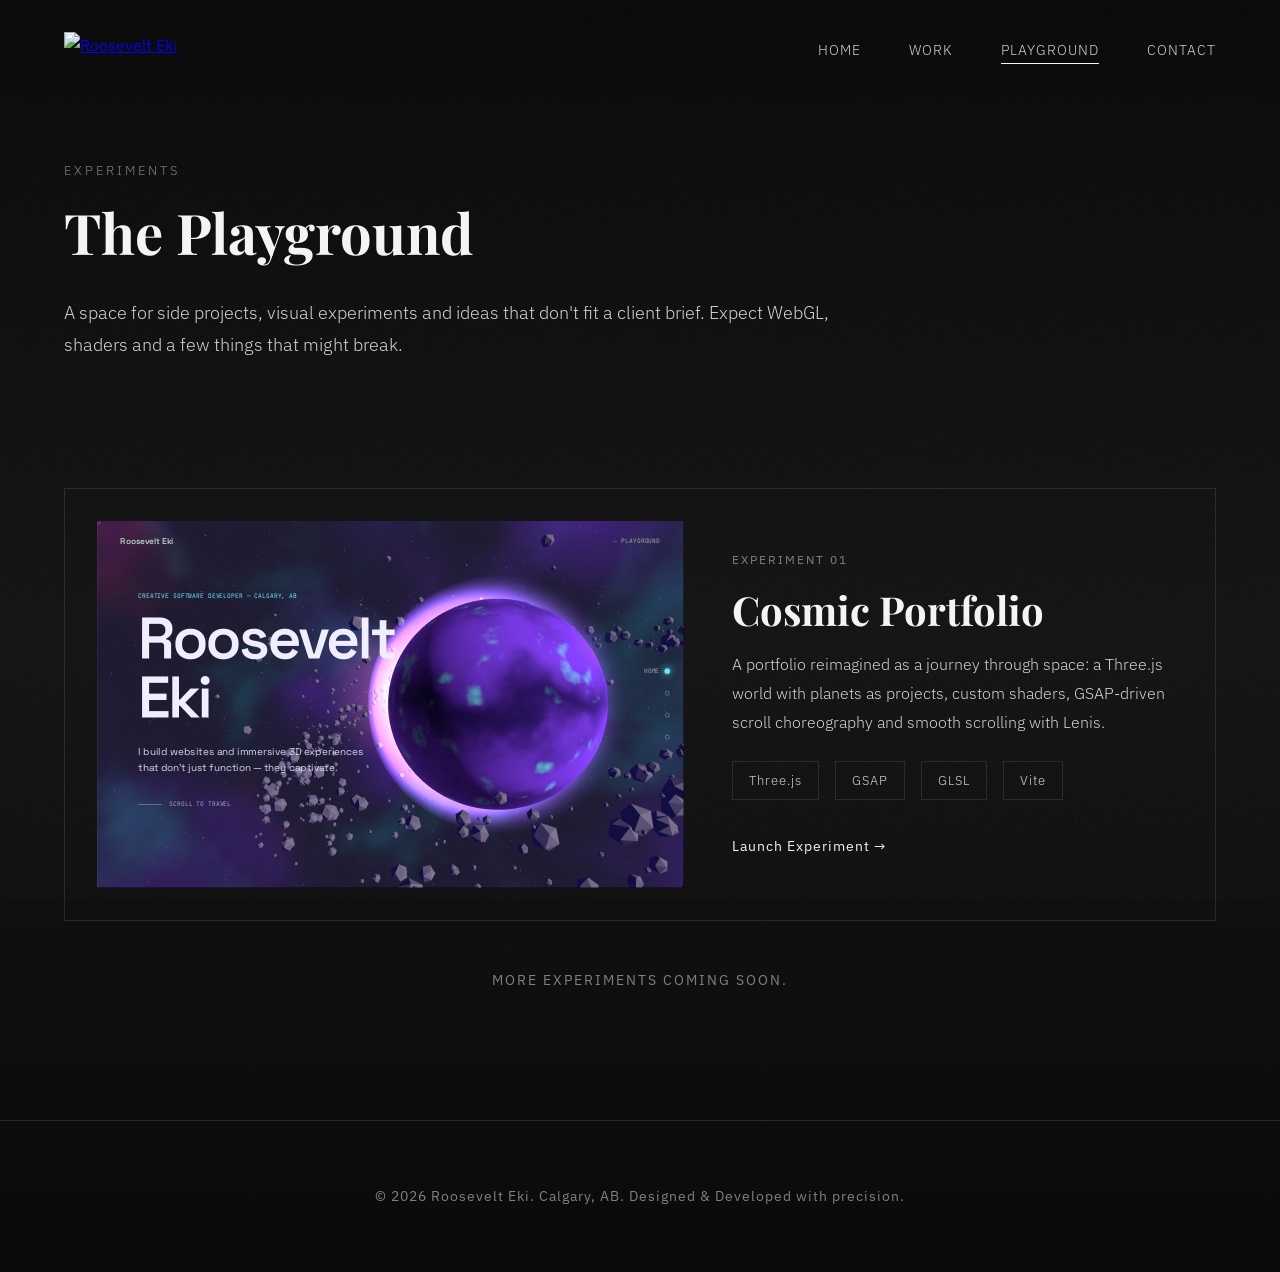
==== playground.html @ f1f92f5c "Add playground page with Cosmic Portfolio experiment New playground.html listing experiments, with t" ====
<!DOCTYPE html>
<html lang="en">
<head>
    <meta charset="UTF-8">
    <meta name="viewport" content="width=device-width, initial-scale=1.0">
    <title>Playground - Roosevelt Eki</title>
    <link href="https://fonts.googleapis.com/css2?family=Playfair+Display:wght@400;700;900&family=IBM+Plex+Sans:wght@300;400;500&display=swap" rel="stylesheet">
    <link rel="stylesheet" href="styles.css">
    <link rel="icon" href="assets/logo.png" type="image/png">
</head>
<body class="playground-page">
    <nav id="nav">
        <a class="logo" href="index.html"><img src="assets/logo.png" alt="Roosevelt Eki"></a>
        <button class="nav-toggle" id="nav-toggle" type="button" aria-label="Toggle navigation" aria-controls="nav-links" aria-expanded="false">
            <span></span><span></span><span></span>
        </button>
        <ul class="nav-links" id="nav-links">
            <li><a href="index.html">Home</a></li>
            <li><a href="index.html#work">Work</a></li>
            <li><a href="playground.html" aria-current="page">Playground</a></li>
            <li><a href="index.html#contact">Contact</a></li>
        </ul>
    </nav>

    <section class="playground-intro">
        <div class="section-header">
            <div class="section-label">Experiments</div>
            <h1 class="section-title">The Playground</h1>
            <p class="section-description">
                A space for side projects, visual experiments and ideas that don't fit a client brief. Expect WebGL, shaders and a few things that might break.
            </p>
        </div>
    </section>

    <section class="playground-grid-section">
        <div class="playground-grid">
            <article class="play-card">
                <a class="play-preview" href="playground/cosmic-portfolio/index.html" aria-label="Open Cosmic Portfolio">
                    <iframe src="playground/cosmic-portfolio/index.html" title="Cosmic Portfolio preview" loading="lazy" tabindex="-1" aria-hidden="true"></iframe>
                </a>
                <div class="play-info">
                    <div class="project-label">Experiment 01</div>
                    <h2 class="project-title">Cosmic Portfolio</h2>
                    <p class="project-description">
                        A portfolio reimagined as a journey through space: a Three.js world with planets as projects, custom shaders, GSAP-driven scroll choreography and smooth scrolling with Lenis.
                    </p>
                    <div class="project-tech">
                        <span class="tech-tag">Three.js</span>
                        <span class="tech-tag">GSAP</span>
                        <span class="tech-tag">GLSL</span>
                        <span class="tech-tag">Vite</span>
                    </div>
                    <a href="playground/cosmic-portfolio/index.html" class="project-link">Launch Experiment →</a>
                </div>
            </article>
        </div>
        <p class="playground-note">More experiments coming soon.</p>
    </section>

    <footer>
        <p>© 2026 Roosevelt Eki. Calgary, AB. Designed &amp; Developed with precision.</p>
    </footer>

    <script src="https://cdn.jsdelivr.net/npm/gsap@3.12.5/dist/gsap.min.js"></script>
    <script>
        if (window.gsap && !matchMedia('(prefers-reduced-motion: reduce)').matches) {
            gsap.from('.playground-intro .section-header > *', { y: 40, opacity: 0, duration: 0.9, stagger: 0.12, ease: 'power3.out', delay: 0.1 });
            gsap.from('.play-card', { y: 50, opacity: 0, duration: 1, ease: 'power3.out', delay: 0.4, clearProps: 'transform,opacity' });
        }
        const nav = document.getElementById('nav'), tg = document.getElementById('nav-toggle');
        tg.addEventListener('click', () => tg.setAttribute('aria-expanded', String(nav.classList.toggle('open'))));
        addEventListener('scroll', () => nav.classList.toggle('scrolled', scrollY > 100));
        // pause the preview iframe's heavy scene on small screens
        if (matchMedia('(max-width: 768px)').matches) {
            document.querySelectorAll('.play-preview iframe').forEach(f => f.removeAttribute('src'));
        }
    </script>
</body>
</html>
---- styles.css ----
* {
    margin: 0;
    padding: 0;
    box-sizing: border-box;
}

html {
    scroll-behavior: smooth;
    background-color: var(--black);
}

:root {
    --black: #0a0a0a;
    --near-black: #1a1a1a;
    --dark-gray: #2a2a2a;
    --mid-gray: #808080;
    --light-gray: #d4d4d4;
    --white: #f5f5f5;
    --accent: #ffffff;
}

body {
    font-family: "IBM Plex Sans", sans-serif;
    background: linear-gradient(180deg, #0a0a0a 0%, #141414 50%, #0a0a0a 100%);
    color: var(--white);
    line-height: 1.7;
    overflow-x: hidden;
}

/* Film grain overlay */
body::before {
    content: "";
    position: fixed;
    top: 0;
    left: 0;
    width: 100%;
    height: 100%;
    background-image: url("data:image/svg+xml,%3Csvg viewBox='0 0 400 400' xmlns='http://www.w3.org/2000/svg'%3E%3Cfilter id='noiseFilter'%3E%3CfeTurbulence type='fractalNoise' baseFrequency='0.9' numOctaves='4' stitchTiles='stitch'/%3E%3C/filter%3E%3Crect width='100%25' height='100%25' filter='url(%23noiseFilter)'/%3E%3C/svg%3E");
    opacity: 0.03;
    pointer-events: none;
    z-index: 9999;
}

/* Decorative geometric shapes */
.geometric-bg {
    position: fixed;
    top: 0;
    left: 0;
    width: 100%;
    height: 100%;
    pointer-events: none;
    z-index: 0;
    overflow: hidden;
}

.parallax-layer {
    position: absolute;
    top: 0;
    left: 0;
    width: 100%;
    height: 300vh;
    will-change: transform;
}

.circle-1 {
    position: absolute;
    top: 5%;
    right: -5%;
    width: 400px;
    height: 400px;
    border-radius: 50%;
    border: 1px solid rgba(255, 255, 255, 0.08);
    animation: floatSlow 20s ease-in-out infinite;
}

.circle-2 {
    position: absolute;
    top: 25%;
    left: -8%;
    width: 500px;
    height: 500px;
    border-radius: 50%;
    border: 1px solid rgba(255, 255, 255, 0.06);
    animation: floatSlow 25s ease-in-out infinite reverse;
}

.circle-3 {
    position: absolute;
    top: 50%;
    right: 10%;
    width: 350px;
    height: 350px;
    border-radius: 50%;
    border: 1px solid rgba(255, 255, 255, 0.07);
    animation: floatSlow 22s ease-in-out infinite;
}

.circle-4 {
    position: absolute;
    top: 75%;
    left: 5%;
    width: 450px;
    height: 450px;
    border-radius: 50%;
    border: 1px solid rgba(255, 255, 255, 0.05);
    animation: floatSlow 28s ease-in-out infinite reverse;
}

.circle-5 {
    position: absolute;
    top: 95%;
    right: -10%;
    width: 600px;
    height: 600px;
    border-radius: 50%;
    border: 1px solid rgba(255, 255, 255, 0.06);
    animation: floatSlow 24s ease-in-out infinite;
}

.semicircle-1 {
    position: absolute;
    top: 15%;
    left: 5%;
    width: 300px;
    height: 150px;
    border-radius: 300px 300px 0 0;
    border: 1px solid rgba(255, 255, 255, 0.1);
    border-bottom: none;
    animation: floatMedium 18s ease-in-out infinite;
}

.semicircle-2 {
    position: absolute;
    top: 35%;
    right: 10%;
    width: 200px;
    height: 100px;
    border-radius: 0 0 200px 200px;
    border: 1px solid rgba(255, 255, 255, 0.08);
    border-top: none;
    animation: floatMedium 22s ease-in-out infinite reverse;
}

.semicircle-3 {
    position: absolute;
    top: 60%;
    left: 15%;
    width: 250px;
    height: 125px;
    border-radius: 250px 250px 0 0;
    border: 1px solid rgba(255, 255, 255, 0.09);
    border-bottom: none;
    animation: floatMedium 20s ease-in-out infinite;
}

.semicircle-4 {
    position: absolute;
    top: 85%;
    right: 5%;
    width: 280px;
    height: 140px;
    border-radius: 0 0 280px 280px;
    border: 1px solid rgba(255, 255, 255, 0.07);
    border-top: none;
    animation: floatMedium 19s ease-in-out infinite reverse;
}

.arc-1 {
    position: absolute;
    top: 20%;
    right: -3%;
    width: 250px;
    height: 250px;
    border-radius: 50%;
    border: 1px solid rgba(255, 255, 255, 0.05);
    clip-path: polygon(0 0, 100% 0, 100% 50%, 0 50%);
    animation: floatSlow 30s ease-in-out infinite;
}

.arc-2 {
    position: absolute;
    top: 45%;
    left: -5%;
    width: 300px;
    height: 300px;
    border-radius: 50%;
    border: 1px solid rgba(255, 255, 255, 0.06);
    clip-path: polygon(50% 0, 100% 0, 100% 100%, 50% 100%);
    animation: floatSlow 26s ease-in-out infinite reverse;
}

.arc-3 {
    position: absolute;
    top: 70%;
    right: 8%;
    width: 200px;
    height: 200px;
    border-radius: 50%;
    border: 1px solid rgba(255, 255, 255, 0.07);
    clip-path: polygon(0 50%, 100% 50%, 100% 100%, 0 100%);
    animation: floatSlow 23s ease-in-out infinite;
}

.line-1 {
    position: absolute;
    top: 12%;
    right: 15%;
    width: 150px;
    height: 1px;
    background: linear-gradient(90deg,
            transparent,
            rgba(255, 255, 255, 0.15),
            transparent);
    transform: rotate(-45deg);
    animation: pulse 8s ease-in-out infinite;
}

.line-2 {
    position: absolute;
    top: 30%;
    left: 20%;
    width: 200px;
    height: 1px;
    background: linear-gradient(90deg,
            transparent,
            rgba(255, 255, 255, 0.12),
            transparent);
    transform: rotate(30deg);
    animation: pulse 10s ease-in-out infinite 2s;
}

.line-3 {
    position: absolute;
    top: 55%;
    right: 25%;
    width: 180px;
    height: 1px;
    background: linear-gradient(90deg,
            transparent,
            rgba(255, 255, 255, 0.13),
            transparent);
    transform: rotate(-30deg);
    animation: pulse 9s ease-in-out infinite 1s;
}

.line-4 {
    position: absolute;
    top: 78%;
    left: 30%;
    width: 160px;
    height: 1px;
    background: linear-gradient(90deg,
            transparent,
            rgba(255, 255, 255, 0.11),
            transparent);
    transform: rotate(45deg);
    animation: pulse 11s ease-in-out infinite 3s;
}

.line-5 {
    position: absolute;
    top: 92%;
    right: 18%;
    width: 220px;
    height: 1px;
    background: linear-gradient(90deg,
            transparent,
            rgba(255, 255, 255, 0.14),
            transparent);
    transform: rotate(-20deg);
    animation: pulse 7s ease-in-out infinite 1.5s;
}

.dot-1 {
    position: absolute;
    top: 8%;
    left: 25%;
    width: 4px;
    height: 4px;
    background: rgba(255, 255, 255, 0.3);
    border-radius: 50%;
    animation: twinkle 4s ease-in-out infinite;
}

.dot-2 {
    position: absolute;
    top: 22%;
    left: 15%;
    width: 3px;
    height: 3px;
    background: rgba(255, 255, 255, 0.25);
    border-radius: 50%;
    animation: twinkle 5s ease-in-out infinite 1s;
}

.dot-3 {
    position: absolute;
    top: 38%;
    right: 30%;
    width: 3px;
    height: 3px;
    background: rgba(255, 255, 255, 0.2);
    border-radius: 50%;
    animation: twinkle 6s ease-in-out infinite 2s;
}

.dot-4 {
    position: absolute;
    top: 52%;
    left: 35%;
    width: 4px;
    height: 4px;
    background: rgba(255, 255, 255, 0.28);
    border-radius: 50%;
    animation: twinkle 5.5s ease-in-out infinite 0.5s;
}

.dot-5 {
    position: absolute;
    top: 68%;
    right: 22%;
    width: 3px;
    height: 3px;
    background: rgba(255, 255, 255, 0.26);
    border-radius: 50%;
    animation: twinkle 4.5s ease-in-out infinite 1.5s;
}

.dot-6 {
    position: absolute;
    top: 82%;
    left: 28%;
    width: 4px;
    height: 4px;
    background: rgba(255, 255, 255, 0.24);
    border-radius: 50%;
    animation: twinkle 5.2s ease-in-out infinite 2.5s;
}

.dot-7 {
    position: absolute;
    top: 96%;
    right: 12%;
    width: 3px;
    height: 3px;
    background: rgba(255, 255, 255, 0.22);
    border-radius: 50%;
    animation: twinkle 6.5s ease-in-out infinite 3s;
}

@keyframes floatSlow {

    0%,
    100% {
        transform: translate(0, 0) rotate(0deg);
    }

    25% {
        transform: translate(20px, -30px) rotate(5deg);
    }

    50% {
        transform: translate(-15px, -50px) rotate(-3deg);
    }

    75% {
        transform: translate(30px, -20px) rotate(4deg);
    }
}

@keyframes floatMedium {

    0%,
    100% {
        transform: translate(0, 0);
    }

    33% {
        transform: translate(-25px, 20px);
    }

    66% {
        transform: translate(15px, -25px);
    }
}

@keyframes pulse {

    0%,
    100% {
        opacity: 0.3;
    }

    50% {
        opacity: 0.8;
    }
}

@keyframes twinkle {

    0%,
    100% {
        opacity: 0.2;
        transform: scale(1);
    }

    50% {
        opacity: 1;
        transform: scale(1.5);
    }
}

/* Navigation */
nav {
    position: fixed;
    top: 0;
    left: 0;
    right: 0;
    padding: 2rem 4rem;
    display: flex;
    justify-content: space-between;
    align-items: center;
    z-index: 1000;
    background: linear-gradient(to bottom, var(--black), transparent);
    transition: background 0.3s ease, padding 0.3s ease, backdrop-filter 0.3s ease;
}

nav.scrolled {
    background: rgba(10, 10, 10, 0.95);
    backdrop-filter: blur(10px);
    padding: 1.5rem 4rem;
}

.logo {
    display: flex;
    align-items: center;
}

.logo img {
    height: 36px;
    width: auto;
    display: block;
}

.nav-toggle {
    display: none;
    background: transparent;
    border: 0;
    padding: 0;
    width: 44px;
    height: 44px;
    align-items: center;
    justify-content: center;
    flex-direction: column;
    gap: 5px;
    cursor: pointer;
}

.nav-toggle span {
    width: 22px;
    height: 1px;
    background: var(--white);
    transition:
        transform 0.3s ease,
        opacity 0.3s ease;
}

.nav-links {
    display: flex;
    gap: 3rem;
    list-style: none;
}

.nav-links a {
    color: var(--light-gray);
    text-decoration: none;
    font-size: 0.9rem;
    font-weight: 300;
    letter-spacing: 1px;
    text-transform: uppercase;
    transition: color 0.3s ease;
    position: relative;
}

.nav-links a::after {
    content: "";
    position: absolute;
    bottom: -5px;
    left: 0;
    width: 0;
    height: 1px;
    background: var(--white);
    transition: width 0.3s ease;
}

.nav-links a:hover {
    color: var(--white);
}

.nav-links a:hover::after {
    width: 100%;
}

/* Hero Section */
.hero {
    height: 100vh;
    height: 100svh;
    display: flex;
    align-items: center;
    justify-content: center;
    position: relative;
    overflow: hidden;
}

.hero::before {
    content: "";
    position: absolute;
    top: 0;
    left: 0;
    width: 100%;
    height: 100%;
    background: radial-gradient(circle at 30% 50%,
            rgba(255, 255, 255, 0.03) 0%,
            transparent 50%);
}

.hero::after {
    content: "";
    position: absolute;
    bottom: 10%;
    right: 15%;
    width: 1px;
    height: 80px;
    background: linear-gradient(to bottom,
            transparent,
            rgba(255, 255, 255, 0.4),
            transparent);
    animation: slideDown 3s ease-in-out infinite;
}

@keyframes slideDown {
    0% {
        transform: translateY(0);
        opacity: 0;
    }

    50% {
        opacity: 1;
    }

    100% {
        transform: translateY(80px);
        opacity: 0;
    }
}

.hero-content {
    text-align: center;
    z-index: 1;
}

.hero-canvas {
    position: absolute;
    inset: 0;
    width: 100%;
    height: 100%;
    z-index: 0;
    pointer-events: none;
}

.hero-title {
    perspective: 600px;
}

.project-image {
    overflow: hidden;
}

@keyframes fadeInUp {
    from {
        opacity: 0;
        transform: translateY(40px);
    }

    to {
        opacity: 1;
        transform: translateY(0);
    }
}

.hero-title {
    font-family: "Playfair Display", serif;
    font-size: 6rem;
    font-weight: 900;
    line-height: 1.1;
    margin-bottom: 1.5rem;
    letter-spacing: -2px;
}

.hero-subtitle {
    font-size: 1.3rem;
    color: var(--light-gray);
    font-weight: 300;
    margin-bottom: 3rem;
    letter-spacing: 2px;
}

.cta-button {
    display: inline-block;
    padding: 1rem 3rem;
    border: 1px solid var(--white);
    color: var(--white);
    text-decoration: none;
    font-size: 0.9rem;
    letter-spacing: 2px;
    text-transform: uppercase;
    transition: color 0.4s ease;
    position: relative;
    overflow: hidden;
    font-weight: 300;
}

.cta-button::before {
    content: "";
    position: absolute;
    top: 0;
    left: -100%;
    width: 100%;
    height: 100%;
    background: var(--white);
    transition: left 0.4s ease;
    z-index: -1;
}

.cta-button:hover::before {
    left: 0;
}

.cta-button:hover {
    color: var(--black);
}

/* Sections */
section {
    padding: 8rem 4rem;
    max-width: 1400px;
    margin: 0 auto;
}

.section-header {
    margin-bottom: 4rem;
    animation: fadeInUp 0.8s ease-out;
}

.section-label {
    font-size: 0.8rem;
    letter-spacing: 3px;
    text-transform: uppercase;
    color: var(--mid-gray);
    margin-bottom: 1rem;
    font-weight: 300;
}

.section-title {
    font-family: "Playfair Display", serif;
    font-size: 3.5rem;
    font-weight: 700;
    line-height: 1.2;
    margin-bottom: 2rem;
}

.section-description {
    font-size: 1.1rem;
    color: var(--light-gray);
    max-width: 800px;
    line-height: 1.8;
    font-weight: 300;
}

/* About Section */
.about-content {
    display: grid;
    grid-template-columns: 1fr 1fr;
    gap: 6rem;
    align-items: start;
}

.about-text {
    font-size: 1.15rem;
    color: var(--light-gray);
    line-height: 1.9;
    font-weight: 300;
}

.about-text p {
    margin-bottom: 1.5rem;
}

.about-stats {
    display: grid;
    grid-template-columns: repeat(2, 1fr);
    gap: 3rem;
}

.stat-item {
    padding: 2rem;
    border: 1px solid var(--dark-gray);
    transition: border-color 0.3s ease;
}

.stat-item:hover {
    border-color: var(--white);
    transform: translateY(-5px);
}

.stat-number {
    font-family: "Playfair Display", serif;
    font-size: 3rem;
    font-weight: 700;
    margin-bottom: 0.5rem;
}

.stat-label {
    font-size: 0.9rem;
    color: var(--mid-gray);
    letter-spacing: 1px;
    text-transform: uppercase;
}

/* Skills Section */
.skills-grid {
    display: grid;
    grid-template-columns: repeat(3, 1fr);
    gap: 0;
    border: 1px solid var(--dark-gray);
}

.skill-category {
    padding: 3rem;
    border-right: 1px solid var(--dark-gray);
    border-bottom: 1px solid var(--dark-gray);
    transition: background 0.3s ease;
}

.skill-category:nth-child(3n) {
    border-right: none;
}

.skill-category:hover {
    background: var(--near-black);
}

.skill-category h3 {
    font-family: "Playfair Display", serif;
    font-size: 1.5rem;
    margin-bottom: 1.5rem;
    font-weight: 700;
}

.skill-list {
    list-style: none;
}

.skill-list li {
    padding: 0.5rem 0;
    color: var(--light-gray);
    font-size: 0.95rem;
    font-weight: 300;
}

/* Projects Section */
.projects-grid {
    display: grid;
    gap: 6rem;
}

.project {
    display: grid;
    grid-template-columns: 1fr 1fr;
    gap: 4rem;
    align-items: center;
    padding: 4rem 0;
    border-bottom: 1px solid var(--dark-gray);
    opacity: 0;
    transform: translateY(30px);
    animation: fadeInUp 0.8s ease-out forwards;
}

.project:nth-child(1) {
    animation-delay: 0.1s;
}

.project:nth-child(2) {
    animation-delay: 0.2s;
}

.project:nth-child(3) {
    animation-delay: 0.3s;
}

.project:nth-child(4) {
    animation-delay: 0.4s;
}

.project:nth-child(5) {
    animation-delay: 0.5s;
}

.project:nth-child(even) .project-content {
    order: 2;
}

.project:nth-child(even) .project-image {
    order: 1;
}

.project-image {
    aspect-ratio: 16/10;
    background: var(--dark-gray);
    position: relative;
    overflow: hidden;
    border: 1px solid var(--dark-gray);
}

.project-image img {
    width: 100%;
    height: 100%;
    object-fit: cover;
    display: block;
}

.project-image::before {
    content: "";
    position: absolute;
    top: 0;
    left: 0;
    width: 100%;
    height: 100%;
    background: linear-gradient(135deg,
            transparent 0%,
            rgba(255, 255, 255, 0.05) 100%);
    opacity: 0;
    transition: opacity 0.4s ease;
}

.project:hover .project-image::before {
    opacity: 1;
}

.project-label {
    font-size: 0.75rem;
    letter-spacing: 2px;
    text-transform: uppercase;
    color: var(--mid-gray);
    margin-bottom: 1rem;
}

.project-title {
    font-family: "Playfair Display", serif;
    font-size: 2.5rem;
    margin-bottom: 1rem;
    font-weight: 700;
    line-height: 1.2;
}

.project-description {
    color: var(--light-gray);
    margin-bottom: 1.5rem;
    line-height: 1.8;
    font-weight: 300;
}

.project-tech {
    display: flex;
    flex-wrap: wrap;
    gap: 1rem;
    margin-bottom: 2rem;
}

.tech-tag {
    font-size: 0.8rem;
    padding: 0.5rem 1rem;
    border: 1px solid var(--dark-gray);
    color: var(--light-gray);
    letter-spacing: 1px;
    font-weight: 300;
}

.project-link {
    display: inline-flex;
    align-items: center;
    gap: 0.5rem;
    color: var(--white);
    text-decoration: none;
    font-size: 0.9rem;
    letter-spacing: 1px;
    transition: gap 0.3s ease;
}

.project-link:hover {
    gap: 1rem;
}

.award-badge {
    display: inline-block;
    background: var(--white);
    color: var(--black);
    padding: 0.5rem 1rem;
    font-size: 0.75rem;
    letter-spacing: 1px;
    font-weight: 500;
    margin-bottom: 1rem;
    text-transform: uppercase;
}

/* Testimonials */
.testimonials-grid {
    display: grid;
    grid-template-columns: repeat(3, 1fr);
    gap: 3rem;
    margin-top: 4rem;
}

.testimonial {
    padding: 3rem;
    border: 1px solid var(--dark-gray);
    transition: border-color 0.3s ease;
}

.testimonial:hover {
    border-color: var(--white);
    transform: translateY(-10px);
}

.testimonial-quote {
    font-size: 1.1rem;
    line-height: 1.8;
    color: var(--light-gray);
    margin-bottom: 2rem;
    font-style: italic;
    font-weight: 300;
}

.testimonial-author {
    font-weight: 500;
    margin-bottom: 0.3rem;
}

.testimonial-role {
    font-size: 0.85rem;
    color: var(--mid-gray);
    letter-spacing: 1px;
    text-transform: uppercase;
}

/* Blog Section */
.blog-grid {
    display: grid;
    grid-template-columns: repeat(3, 1fr);
    gap: 3rem;
    margin-top: 4rem;
}

.blog-card {
    border: 1px solid var(--dark-gray);
    transition: border-color 0.3s ease;
    overflow: hidden;
}

.blog-card:hover {
    border-color: var(--white);
}

.blog-image {
    aspect-ratio: 16/10;
    background: var(--dark-gray);
}

.blog-image img {
    width: 100%;
    height: 100%;
    object-fit: cover;
    display: block;
}

.blog-content {
    padding: 2rem;
}

.blog-date {
    font-size: 0.75rem;
    letter-spacing: 2px;
    text-transform: uppercase;
    color: var(--mid-gray);
    margin-bottom: 1rem;
}

.blog-title {
    font-family: "Playfair Display", serif;
    font-size: 1.5rem;
    margin-bottom: 1rem;
    font-weight: 700;
    line-height: 1.3;
}

.blog-excerpt {
    color: var(--light-gray);
    margin-bottom: 1.5rem;
    line-height: 1.7;
    font-weight: 300;
    font-size: 0.95rem;
}

.read-more {
    color: var(--white);
    text-decoration: none;
    font-size: 0.85rem;
    letter-spacing: 1px;
    text-transform: uppercase;
    display: inline-flex;
    align-items: center;
    gap: 0.5rem;
    transition: gap 0.3s ease;
}

.read-more:hover {
    gap: 1rem;
}

/* Contact Section */
.contact-content {
    text-align: center;
    max-width: 800px;
    margin: 0 auto;
}

.contact-email {
    font-family: "Playfair Display", serif;
    font-size: 2.5rem;
    margin: 3rem 0;
    font-weight: 700;
}

.contact-email a {
    color: var(--white);
    text-decoration: none;
    position: relative;
    display: inline-block;
    max-width: 100%;
    line-height: 1.25;
    overflow-wrap: anywhere;
    word-break: break-word;
}

.contact-email a::after {
    content: "";
    position: absolute;
    bottom: -5px;
    left: 0;
    width: 100%;
    height: 1px;
    background: var(--white);
    transform: scaleX(0);
    transition: transform 0.3s ease;
}

.contact-email a:hover::after {
    transform: scaleX(1);
}

.social-links {
    display: flex;
    justify-content: center;
    gap: 3rem;
    margin-top: 3rem;
}

.social-links a {
    color: var(--light-gray);
    text-decoration: none;
    font-size: 0.9rem;
    letter-spacing: 1px;
    text-transform: uppercase;
    transition: color 0.3s ease;
}

.social-links a:hover {
    color: var(--white);
}

/* Footer */
footer {
    padding: 4rem;
    text-align: center;
    border-top: 1px solid var(--dark-gray);
    color: var(--mid-gray);
    font-size: 0.85rem;
    letter-spacing: 1px;
}

/* Responsive */
@media (max-width: 1024px) {
    .hero-title {
        font-size: 4rem;
    }

    .contact-email {
        font-size: 2rem;
        margin: 2.5rem 0;
    }

    .about-content,
    .project {
        grid-template-columns: 1fr;
    }

    .skills-grid {
        grid-template-columns: repeat(2, 1fr);
    }

    .skill-category:nth-child(2n) {
        border-right: none;
    }

    .testimonials-grid,
    .blog-grid {
        grid-template-columns: 1fr;
    }
}

@media (max-width: 768px) {
    nav {
        padding: 1.5rem 2rem;
    }

    nav.scrolled {
        padding: 0.5rem 2rem;
    }

    .nav-toggle {
        display: inline-flex;
    }

    .nav-links {
        position: absolute;
        top: calc(100% + 0.75rem);
        left: 2rem;
        right: 2rem;
        display: flex;
        flex-direction: column;
        gap: 1.25rem;
        padding: 1.5rem;
        border: 1px solid rgba(255, 255, 255, 0.12);
        background: rgba(10, 10, 10, 0.96);
        backdrop-filter: blur(14px);
        opacity: 0;
        visibility: hidden;
        pointer-events: none;
        transform: translateY(-10px);
        transition:
            opacity 0.25s ease,
            transform 0.25s ease,
            visibility 0.25s ease;
    }

    nav.open .nav-links {
        opacity: 1;
        visibility: visible;
        pointer-events: auto;
        transform: translateY(0);
    }

    nav.open .nav-toggle span:nth-child(1) {
        transform: translateY(6px) rotate(45deg);
    }

    nav.open .nav-toggle span:nth-child(2) {
        opacity: 0;
    }

    nav.open .nav-toggle span:nth-child(3) {
        transform: translateY(-6px) rotate(-45deg);
    }

    .nav-links a {
        display: inline-block;
        font-size: 0.85rem;
    }

    section {
        padding: 4rem 2rem;
    }

    .hero-title {
        font-size: 2.5rem;
    }

    .hero-subtitle {
        font-size: 1rem;
    }

    .section-title {
        font-size: 2.5rem;
    }

    .projects-grid {
        display: grid;
        gap: 1rem;
    }

    .skills-grid {
        grid-template-columns: 1fr;
    }

    .skill-category {
        border-right: none;
    }

    .about-stats {
        grid-template-columns: 1fr;
    }

    .contact-email {
        font-size: 1.35rem;
        margin: 2rem 0 1.5rem;
    }

    .social-links {
        flex-wrap: wrap;
        gap: 1.25rem 2rem;
    }
}

@media (max-width: 480px) {
    .contact-email {
        font-size: 1.1rem;
    }

    .contact-email a::after {
        bottom: -3px;
    }
}

/* Blog Modal */
.blog-modal-overlay {
    display: none;
    position: fixed;
    inset: 0;
    background: rgba(0, 0, 0, 0.85);
    z-index: 10000;
    align-items: center;
    justify-content: center;
    padding: 2rem;
    backdrop-filter: blur(4px);
}

.blog-modal-overlay.open {
    display: flex;
}

.blog-modal-box {
    background: var(--near-black);
    border: 1px solid var(--dark-gray);
    max-width: 760px;
    width: 100%;
    max-height: 85vh;
    overflow-y: auto;
    padding: 4rem;
    position: relative;
    animation: fadeInUp 0.3s ease-out;
}

.blog-modal-close {
    position: absolute;
    top: 1.5rem;
    right: 1.5rem;
    background: none;
    border: none;
    color: var(--mid-gray);
    font-size: 1.8rem;
    cursor: pointer;
    line-height: 1;
    transition: color 0.2s ease;
}

.blog-modal-close:hover {
    color: var(--white);
}

.blog-modal-date {
    font-size: 0.75rem;
    letter-spacing: 2px;
    text-transform: uppercase;
    color: var(--mid-gray);
    margin-bottom: 1rem;
}

.blog-modal-title {
    font-family: "Playfair Display", serif;
    font-size: 2rem;
    font-weight: 700;
    line-height: 1.3;
    margin-bottom: 2rem;
    padding-bottom: 2rem;
    border-bottom: 1px solid var(--dark-gray);
}

.blog-modal-body {
    font-size: 1.05rem;
    color: var(--light-gray);
    line-height: 1.9;
    font-weight: 300;
}

@media (max-width: 768px) {
    .blog-modal-box {
        padding: 2.5rem 1.5rem;
    }

    .blog-modal-title {
        font-size: 1.5rem;
    }
}

/* Scroll animations */
.fade-in {
    opacity: 0;
    transform: translateY(30px);
    transition: all 0.8s ease-out;
}

.fade-in.visible {
    opacity: 1;
    transform: translateY(0);
}
/* Restore full hover transitions once GSAP reveal finishes */
.revealed {
    transition: all 0.3s ease;
}

/* Mobile polish */
@media (max-width: 768px) {
    .hero-content { padding: 0 1.5rem; }
    .hero-canvas { opacity: 0.8; }
    .hero::after { right: 50%; }
    .cta-button { padding: 1rem 2.25rem; }
    .hero-title { letter-spacing: -1px; }
    .section-header { margin-bottom: 2.5rem; }
    .skill-category, .testimonial, .stat-item { padding: 2rem 1.5rem; }
    .project-image { min-height: 0; }
}

@media (max-width: 380px) {
    .hero-title { font-size: 2.1rem; }
    section { padding: 3.5rem 1.25rem; }
}

@media (hover: none) {
    .stat-item:hover, .testimonial:hover { transform: none; }
}

/* Playground page */
.playground-intro { padding-top: 10rem; padding-bottom: 2rem; }
.playground-grid-section { padding-top: 2rem; position: relative; z-index: 1; }
.playground-grid { display: grid; gap: 3rem; }
.play-card {
    display: grid;
    grid-template-columns: 1.3fr 1fr;
    gap: 3rem;
    align-items: center;
    border: 1px solid var(--dark-gray);
    padding: 2rem;
    transition: border-color 0.3s ease;
}
.play-card:hover { border-color: var(--white); }
.play-preview {
    position: relative;
    display: block;
    aspect-ratio: 16 / 10;
    overflow: hidden;
    background: var(--near-black);
}
.play-preview iframe {
    position: absolute;
    top: 0; left: 0;
    width: 200%;
    height: 200%;
    border: 0;
    transform: scale(0.5);
    transform-origin: 0 0;
    pointer-events: none;
}
.playground-note {
    margin-top: 3rem;
    text-align: center;
    color: var(--mid-gray);
    letter-spacing: 2px;
    font-size: 0.85rem;
    text-transform: uppercase;
}
.nav-links a[aria-current="page"]::after { width: 100%; }
.logo { display: block; }

@media (max-width: 1024px) {
    .play-card { grid-template-columns: 1fr; gap: 2rem; }
}
@media (max-width: 768px) {
    .playground-intro { padding-top: 7rem; }
    .play-card { padding: 1.25rem; }
    .play-preview { background: var(--near-black) linear-gradient(135deg, #04030c, #1b2a6b); }
}
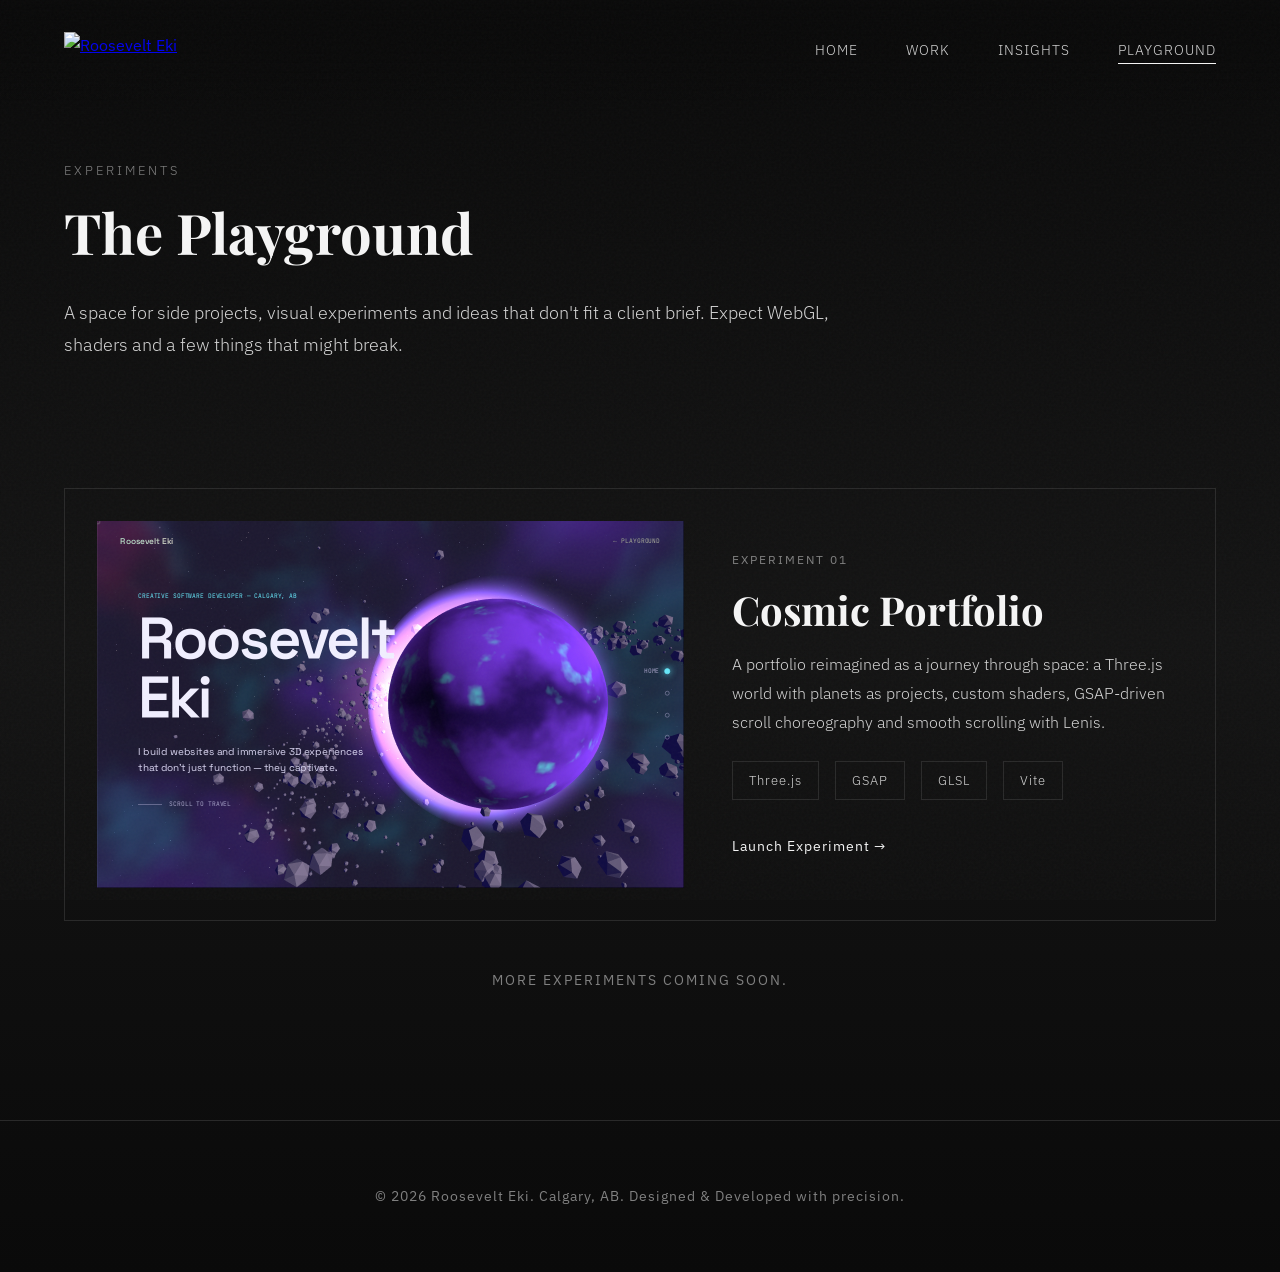
==== commit c9292dfa: "Add Insights page, nav links, and section-aware mobile morphing sphere - Add Playground and Insights" ====
--- a/playground.html
+++ b/playground.html
@@ -17,8 +17,8 @@
         <ul class="nav-links" id="nav-links">
             <li><a href="index.html">Home</a></li>
             <li><a href="index.html#work">Work</a></li>
+            <li><a href="insights.html">Insights</a></li>
             <li><a href="playground.html" aria-current="page">Playground</a></li>
-            <li><a href="index.html#contact">Contact</a></li>
         </ul>
     </nav>
 
--- a/styles.css
+++ b/styles.css
@@ -1409,3 +1409,64 @@
     .play-card { padding: 1.25rem; }
     .play-preview { background: var(--near-black) linear-gradient(135deg, #04030c, #1b2a6b); }
 }
+
+/* Mobile: persistent morphing sphere behind the page */
+.hero-canvas.is-fixed {
+    position: fixed;
+    inset: 0;
+    width: 100vw;
+    height: 100vh;
+    height: 100lvh;
+    z-index: 0;
+}
+@media (max-width: 768px) {
+    section, footer { position: relative; z-index: 1; }
+}
+
+/* Home: insights teaser */
+.teaser-list { list-style: none; border-top: 1px solid var(--dark-gray); margin-bottom: 3rem; }
+.teaser-list li { border-bottom: 1px solid var(--dark-gray); }
+.teaser-list a {
+    display: flex; align-items: baseline; gap: 1.5rem;
+    padding: 1.6rem 0.5rem;
+    color: var(--white); text-decoration: none;
+    transition: padding 0.3s ease, background 0.3s ease;
+}
+.teaser-list a:hover { padding-left: 1.25rem; background: var(--near-black); }
+.teaser-no { color: var(--mid-gray); font-size: 0.85rem; letter-spacing: 2px; }
+.teaser-name { flex: 1; font-family: "Playfair Display", serif; font-size: 1.6rem; font-weight: 700; }
+.teaser-arrow { color: var(--mid-gray); transition: transform 0.3s ease, color 0.3s ease; }
+.teaser-list a:hover .teaser-arrow { transform: translateX(6px); color: var(--white); }
+.teaser-cta { margin-top: 0.5rem; }
+
+/* Insights page */
+.insights-intro { padding-top: 10rem; padding-bottom: 2rem; position: relative; z-index: 1; }
+.insights-grid-section { padding-top: 2rem; position: relative; z-index: 1; }
+.insights-grid { display: grid; grid-template-columns: repeat(3, 1fr); gap: 2.5rem; }
+.insight-card {
+    display: flex; flex-direction: column;
+    border: 1px solid var(--dark-gray);
+    background: rgba(10, 10, 10, 0.6);
+    transition: border-color 0.3s ease;
+    overflow: hidden;
+}
+.insight-card:hover { border-color: var(--white); }
+.insight-image { aspect-ratio: 16 / 10; overflow: hidden; background: var(--near-black); }
+.insight-image img { width: 100%; height: 100%; object-fit: cover; display: block; transition: transform 0.8s ease; filter: grayscale(0.3); }
+.insight-card:hover .insight-image img { transform: scale(1.05); }
+.insight-content { display: flex; flex-direction: column; flex: 1; padding: 2rem; }
+.insight-date { font-size: 0.75rem; letter-spacing: 2px; text-transform: uppercase; color: var(--mid-gray); margin-bottom: 1rem; }
+.insight-title { font-family: "Playfair Display", serif; font-size: 1.6rem; line-height: 1.25; margin-bottom: 1rem; }
+.insight-excerpt { color: var(--light-gray); font-weight: 300; line-height: 1.8; margin-bottom: 1.5rem; flex: 1; }
+.insight-content .read-more { align-self: flex-start; }
+
+@media (max-width: 1024px) {
+    .insights-grid { grid-template-columns: repeat(2, 1fr); }
+}
+@media (max-width: 768px) {
+    .insights-intro { padding-top: 7rem; }
+    .insights-grid { grid-template-columns: 1fr; gap: 1.5rem; }
+    .insight-content { padding: 1.5rem; }
+    .teaser-list a { gap: 1rem; padding: 1.25rem 0; }
+    .teaser-name { font-size: 1.15rem; }
+}
